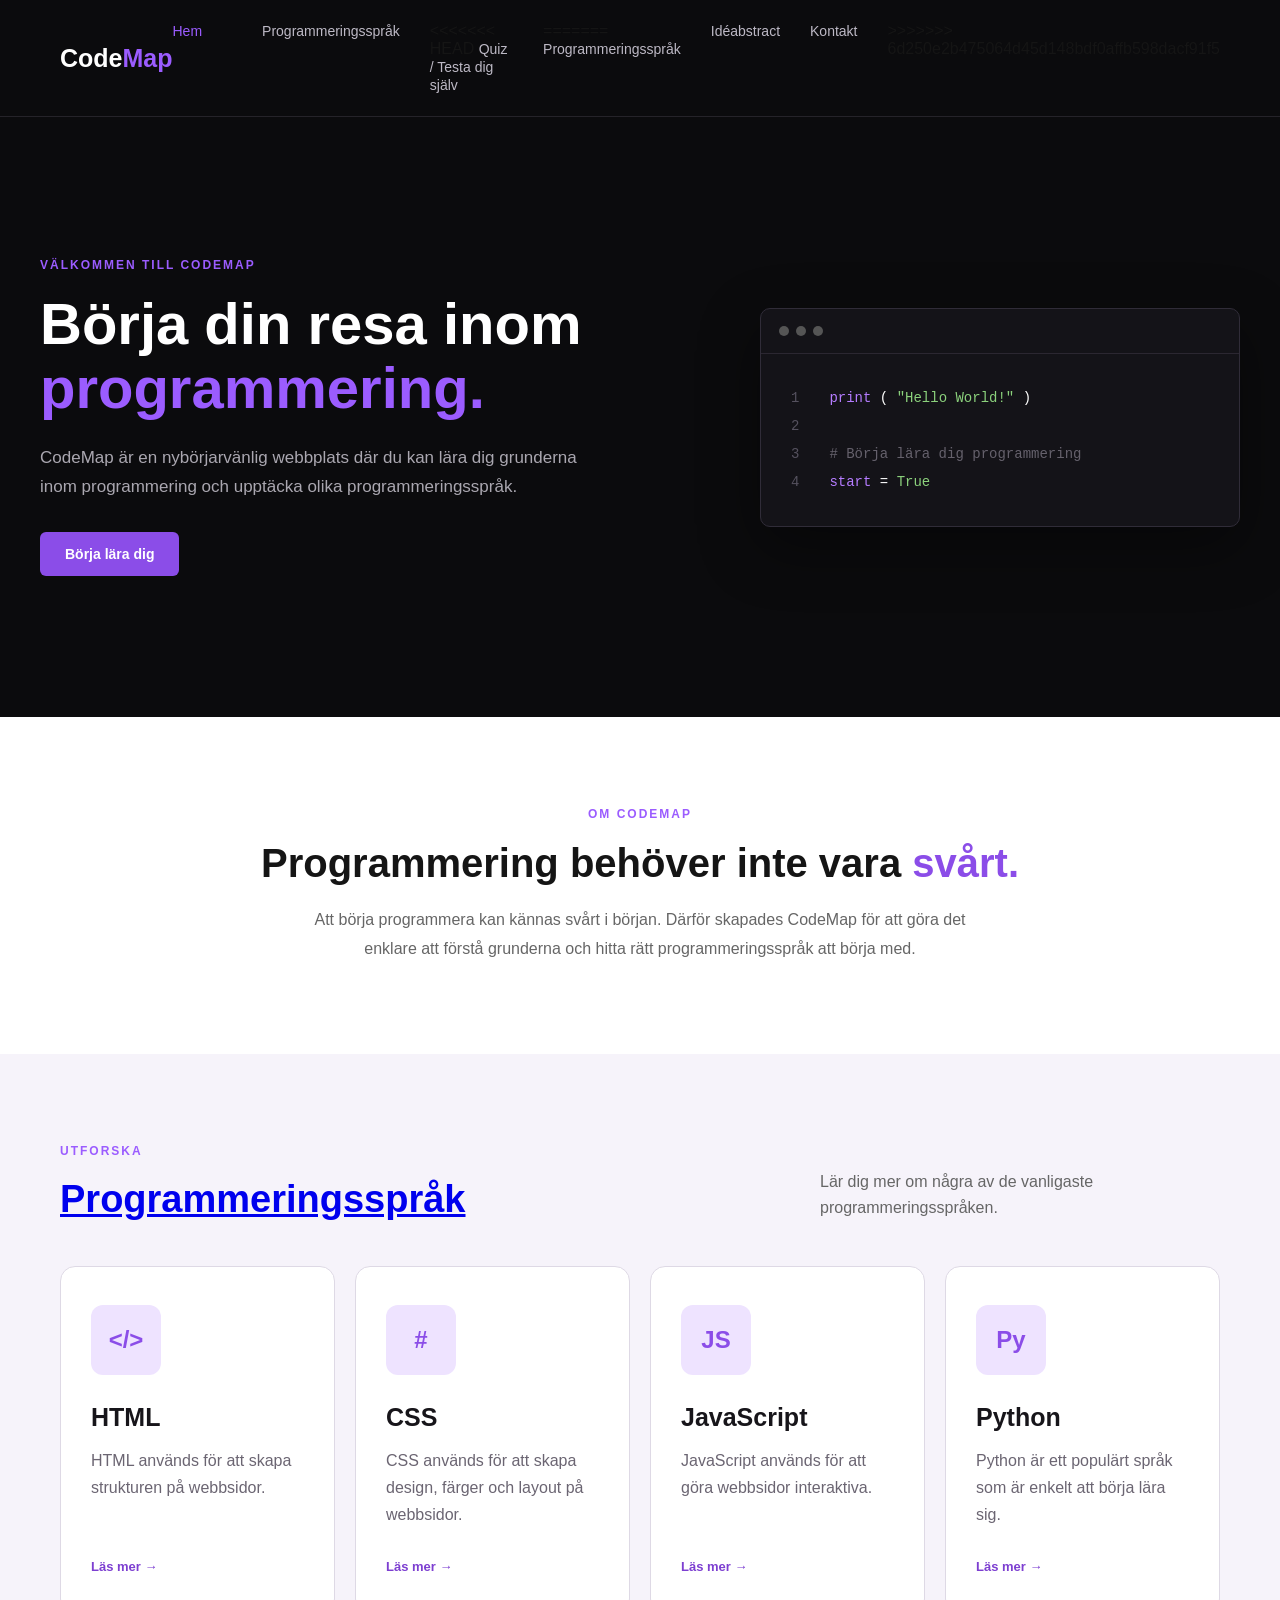
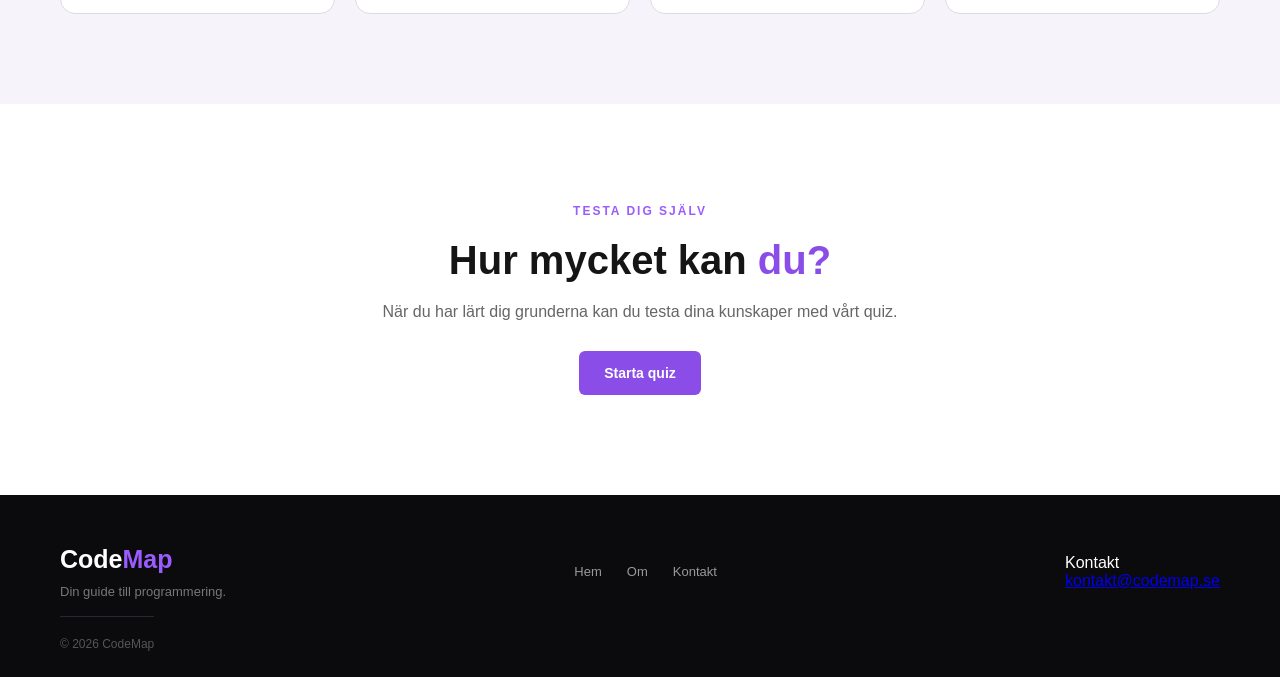
==== index.html @ af4e93d1 "Uppdatera innehållet" ====
<!DOCTYPE html>
<html lang="sv">

<head>
    <meta charset="UTF-8">

    <meta name="viewport" content="width=device-width, initial-scale=1.0">

    <title>CodeMap</title> 

    <!-- Kopplar HTML till CSS -->
    <link rel="stylesheet" href="style.css">
</head>
<link rel="stylesheet" href="style.css"

<body> 

    <!-- =========================
         MENY
    ========================== -->

    <header>

        <nav>

            <div class="logo">
                Code<span>Map</span>
            </div>

            <ul class="menu">

                <li>
                    <a href="#" class="active">Hem</a>
                </li>

                <li>
                    
                

                <li>
                    <a href="programmeringssprak.html">Programmeringsspråk</a>
                </li>

                <li>
<<<<<<< HEAD
                    <a href="quiz.html">Quiz / Testa dig själv</a>
                </li>

                <li>
                  
=======
                    <a href="programmeringssprak.html">Programmeringsspråk</a>
                </li>

                <li>
                     <a href="ideabstract.html">Idéabstract</a>
                </li>

                <li>
                    <a href="#">Kontakt</a>
                </li>
>>>>>>> 6d250e2b475064d45d148bdf0affb598dacf91f5

            </ul>

        </nav>

    </header>


    <!-- =========================
         FRAMSIDA
    ========================== -->

    <main>

        <section class="hero">

            <div class="hero-text">

                <p class="small-title">
                    VÄLKOMMEN TILL CODEMAP
                </p>

                <h1>
                    Börja din resa inom
                    <span>programmering.</span>
                </h1>

                <p class="description">
                    CodeMap är en nybörjarvänlig webbplats
                    där du kan lära dig grunderna inom
                    programmering och upptäcka olika
                    programmeringsspråk.
                </p>

                <a href="#" class="button">
                    Börja lära dig
                  </a>

            </div>


            <div class="code-box">

                <div class="code-header">

                    <span></span>
                    <span></span>
                    <span></span>

                </div>

                <div class="code">

                    <p>
                        <span class="number">1</span>
                        <span class="purple">print</span>
                        <span>(</span>
                        <span class="green">"Hello World!"</span>
                        <span>)</span>
                    </p>

                    <p>
                        <span class="number">2</span>
                    </p>

                    <p>
                        <span class="number">3</span>
                        <span class="comment">
                            # Börja lära dig programmering
                        </span>
                    </p>

                    <p>
                        <span class="number">4</span>
                        <span class="purple">start</span>
                        <span> = </span>
                        <span class="green">True</span>
                    </p>

                </div>

            </div>

        </section>


        <!-- =========================
             OM CODEMAP
        ========================== -->

        <section class="about">

            <p class="small-title">
                OM CODEMAP
            </p>

            <h2>
                Programmering behöver inte
                vara <span>svårt.</span>
            </h2>

            <p class="about-text">
                Att börja programmera kan kännas svårt i början.
                Därför skapades CodeMap för att göra det enklare
                att förstå grunderna och hitta rätt programmeringsspråk
                att börja med.
            </p> 

        </section>


        <!-- =========================
             PROGRAMMERINGSSPRÅK
        ========================== -->

        <section class="languages">

            <div class="section-title">

                <div>

                    <p class="small-title">
                        UTFORSKA
                    </p>

                    <h2>
                    <a href="programmeringssprak.html">Programmeringsspråk</a>
                    </h2>

                </div>

                <p>
                    Lär dig mer om några av de vanligaste
                    programmeringsspråken.
                </p>

            </div>


            <div class="language-container">


                <!-- HTML -->

                <div class="language-card">

                    <div class="language-icon">
                        &lt;/&gt;
                    </div>

                    <h3>HTML</h3>

                    <p>
                        HTML används för att skapa
                        strukturen på webbsidor.
                    </p>

                    <a href="#">
                        Läs mer →
                    </a>

                </div>


                <!-- CSS -->

                <div class="language-card">

                    <div class="language-icon">
                        #
                    </div>

                    <h3>CSS</h3>

                    <p>
                        CSS används för att skapa design,
                        färger och layout på webbsidor.
                    </p>

                    <a href="#">
                        Läs mer →
                    </a>

                </div>


                <!-- JAVASCRIPT -->

                <div class="language-card">

                    <div class="language-icon">
                        JS
                    </div>

                    <h3>JavaScript</h3>

                    <p>
                        JavaScript används för att göra
                        webbsidor interaktiva.
                    </p>

                    <a href="#">
                        Läs mer →
                    </a>

                </div>


                <!-- PYTHON -->

                <div class="language-card">

                    <div class="language-icon">
                        Py
                    </div>

                    <h3>Python</h3>

                    <p>
                        Python är ett populärt språk som
                        är enkelt att börja lära sig.
                    </p>

                    <a href="#">
                        Läs mer →
                    </a>

                </div> 


            </div>

        </section>


        <!-- =========================
             QUIZ
        ========================== -->

        <section class="quiz">

            <div>

                <p class="small-title">
                    TESTA DIG SJÄLV
                </p>

                <h2>
                    Hur mycket kan
                    <span>du?</span>
                </h2>

                <p>
                    När du har lärt dig grunderna kan du
                    testa dina kunskaper med vårt quiz.
                </p>

                <a href="#" class="button">
                    Starta quiz
                </a>

            </div>

        </section>

    </main>


    <!-- =========================
         FOOTER
    ========================== -->

    <footer>

        <div class="footer-content">

            <div>

                <div class="logo">
                    Code<span>Map</span>
                </div>

                <p>
                    Din guide till programmering.
                </p>

            </div>


            <div class="footer-links">

                <a href="#">Hem</a>
                <a href="#">Om</a>
                <a href="#">Kontakt</a>

            </div>
    <div class="footer-contact" id="kontakt">
    <div class="contact-title">
        Kontakt
    </div>

    <a href="mailto:kontakt@codemap.se">
        kontakt@codemap.se
    </a>
</div>


        </div>

         <a  Kontakt; 
        <div class="copyright">

            © 2026 CodeMap

        </div>

    </footer>


</body>

</html>
---- style.css ----
* {
    margin: 0;
    padding: 0;
    box-sizing: border-box;
}

body {
    font-family: Arial, Helvetica, sans-serif;

    background-color: #ffffff;

    color: #151515;
}


/* =================================
   MENY
================================= */

header {
    background-color: #0b0b0d;

    padding: 22px 60px;

    border-bottom: 1px solid #252329;
}

nav {
    max-width: 1200px;

    margin: auto;

    display: flex;

    align-items: center;

    justify-content: space-between;
}


/* LOGGA */

.logo {
    color: white;

    font-size: 25px;

    font-weight: bold;
}

.logo span {
    color: #9b5cff;
}


/* MENY-LÄNKAR */

.menu {
    list-style: none;

    display: flex;

    gap: 30px;
}

.menu a {
    color: #bdb9c5;

    text-decoration: none;

    font-size: 14px;

    transition: 0.2s;
}

.menu a:hover {
    color: white;
}

.menu a.active {
    color: #9b5cff;
}


/* =================================
   HERO / FRAMSIDA
================================= */

.hero {
    background-color: #0b0b0d;

    color: white;

    min-height: 600px;

    padding: 100px 60px;

    display: flex;

    align-items: center;

    justify-content: space-between;

    gap: 80px;
}

.hero-text {
    max-width: 600px;

    margin-left: calc((100% - 1200px) / 2);
}


/* LITEN RUBRIK */

.small-title {
    color: #9b5cff;

    font-size: 12px;

    font-weight: bold;

    letter-spacing: 2px;

    margin-bottom: 20px;
}


/* HUVUDRUBRIK */

.hero h1 {
    font-size: 58px;

    line-height: 1.1;

    margin-bottom: 25px;
}

.hero h1 span {
    color: #9b5cff;
}


/* BESKRIVNING */

.description {
    color: #aaa7b0;

    font-size: 17px;

    line-height: 1.7;

    max-width: 550px;

    margin-bottom: 30px;
}


/* KNAPP */

.button {
    display: inline-block;

    background-color: #8b4de8;

    color: white;

    text-decoration: none;

    padding: 14px 25px;

    border-radius: 6px;

    font-weight: bold;

    font-size: 14px;

    transition: 0.2s;
}

.button:hover {
    background-color: #7137c5;
}


/* =================================
   CODE-RUTA
================================= */

.code-box {
    width: 480px;

    background-color: #141318;

    border: 1px solid #302c38;

    border-radius: 10px;

    margin-right: calc((100% - 1200px) / 2);

    box-shadow: 0 20px 60px rgba(0, 0, 0, 0.4);
}


/* ÖVRE DELEN AV KODRUTAN */

.code-header {
    height: 45px;

    border-bottom: 1px solid #2b2731;

    display: flex;

    align-items: center;

    gap: 7px;

    padding-left: 18px;
}

.code-header span {
    width: 10px;

    height: 10px;

    border-radius: 50%;

    background-color: #555;
}


/* KOD */

.code {
    padding: 30px;

    font-family: "Courier New", monospace;

    font-size: 14px;

    line-height: 2;
}

.code p {
    color: white;
}

.number {
    color: #55515e;

    display: inline-block;

    width: 30px;
}

.purple {
    color: #b57cff;
}

.green {
    color: #8bd17c;
}

.comment {
    color: #65616c;
}


/* =================================
   OM CODEMAP
================================= */

.about {
    text-align: center;

    padding: 90px 30px;
}

.about h2 {
    font-size: 40px;

    margin-bottom: 20px;
}

.about h2 span {
    color: #8b4de8;
}

.about-text {
    max-width: 700px;

    margin: auto;

    color: #666;

    line-height: 1.8;

    font-size: 16px;
}
.abstract-hero {
    padding: 110px 24px 100px;
    text-align: center;
    background: linear-gradient(
        135deg,
        #ffffff,
        #f8f4ff
    );
}

.abstract-hero .section-content {
    max-width: 850px;
}

.abstract-hero h1 {
    margin: 20px 0;
    color: #17121f;
    font-size: clamp(2.5rem, 6vw, 5rem);
    line-height: 1.05;
    letter-spacing: -2px;
}

.abstract-hero p:not(.section-subtitle) {
    max-width: 680px;
    margin: 0 auto;
    color: #66616f;
    font-size: 1.1rem;
    line-height: 1.8;
}

.abstract-overview {
    padding: 100px 24px;
    background-color: #ffffff;
}

.abstract-overview h2 {
    margin: 18px 0 25px;
    color: #17121f;
    font-size: clamp(2rem, 4vw, 3rem);
}

.abstract-intro {
    max-width: 750px;
    margin-bottom: 45px;
    color: #66616f;
    line-height: 1.8;
}

.abstract-page-grid {
    display: grid;
    grid-template-columns: repeat(2, 1fr);
    gap: 25px;
}

.abstract-page-card {
    display: block;
    padding: 35px;
    border: 1px solid #e9e3f3;
    border-radius: 24px;
    background-color: #ffffff;
    color: inherit;
    text-decoration: none;
    box-shadow: 0 10px 35px rgba(40, 20, 70, 0.04);
    transition: transform 0.25s ease,
                box-shadow 0.25s ease;
}

.abstract-page-card:hover {
    transform: translateY(-6px);
    box-shadow: 0 15px 40px rgba(40, 20, 70, 0.1);
}

.abstract-page-card span {
    display: block;
    margin-bottom: 25px;
    color: #8b5cf6;
    font-size: 0.9rem;
    font-weight: bold;
}

.abstract-page-card h3 {
    margin-bottom: 15px;
    color: #17121f;
    font-size: 1.6rem;
}

.abstract-page-card p {
    min-height: 85px;
    margin-bottom: 25px;
    color: #66616f;
    line-height: 1.8;
}

.abstract-page-card strong {
    color: #8b5cf6;
}

.abstract-summary {
    padding: 100px 24px;
    text-align: center;
    background: linear-gradient(
        135deg,
        #f8f4ff,
        #ffffff
    );
}

.abstract-summary .section-content {
    max-width: 850px;
}

.abstract-summary h2 {
    margin: 18px 0;
    color: #17121f;
    font-size: clamp(2rem, 4vw, 3rem);
}

.abstract-summary p:not(.section-subtitle) {
    max-width: 700px;
    margin: 0 auto 30px;
    color: #66616f;
    line-height: 1.8;
}


/* =================================
   PROGRAMMERINGSSPRÅK
================================= */

.languages {
    background-color: #f6f3fa;

    padding: 90px 60px;
}


/* RUBRIK */

.section-title {
    max-width: 1200px;

    margin: auto;

    display: flex;

    justify-content: space-between;

    align-items: end;

    margin-bottom: 45px;
}

.section-title h2 {
    font-size: 38px;
}

.section-title > p {
    color: #666;

    max-width: 400px;

    line-height: 1.6;
}


/* KORT */

.language-container {
    max-width: 1200px;

    margin: auto;

    display: grid;

    grid-template-columns: repeat(4, 1fr);

    gap: 20px;
}

.language-card {
    background-color: white;

    border: 1px solid #ddd;

    border-radius: 10px;

    padding: 30px;

    transition: 0.2s;
}

.language-card:hover {
    transform: translateY(-5px);

    border-color: #a97bea;

    box-shadow: 0 10px 30px rgba(80, 40, 120, 0.1);
}


/* IKON */

.language-icon {
    width: 48px;

    height: 48px;

    background-color: #eee5fb;

    color: #7d3fd1;

    border-radius: 8px;

    display: flex;

    align-items: center;

    justify-content: center;

    font-weight: bold;

    margin-bottom: 25px;
}


/* KORT RUBRIK */

.language-card h3 {
    font-size: 22px;

    margin-bottom: 12px;
}


/* KORT TEXT */

.language-card p {
    color: #666;

    font-size: 14px;

    line-height: 1.7;

    min-height: 95px;

    margin-bottom: 20px;
}


/* LÄS MER */

.language-card a {
    color: #7d3fd1;

    text-decoration: none;

    font-size: 13px;

    font-weight: bold;
}


/* =================================
   QUIZ
================================= */

.quiz {
    padding: 100px 30px;

    text-align: center;

    background-color: white;
}

.quiz h2 {
    font-size: 40px;

    margin-bottom: 20px;
}

.quiz h2 span {
    color: #8b4de8;
}

.quiz p:not(.small-title) {
    color: #666;

    margin-bottom: 30px;
}


/* =================================
   FOOTER
================================= */

footer {
    background-color: #0b0b0d;

    color: white;

    padding: 50px 60px 25px;
}

.footer-content {
    max-width: 1200px;

    margin: auto;

    display: flex;

    justify-content: space-between;

    align-items: center;

    padding-bottom: 35px;
}

.footer-content p {
    color: #777;

    font-size: 13px;

    margin-top: 10px;
}

.footer-links {
    display: flex;

    gap: 25px;
}

.footer-links a {
    color: #999;

    text-decoration: none;

    font-size: 13px;
}

.footer-links a:hover {
    color: #9b5cff;
}

.copyright {
    max-width: 1200px;

    margin: auto;

    border-top: 1px solid #29262e;

    padding-top: 20px;

    color: #555;

    font-size: 12px;
}

/* ========================================
   PROGRAMMERINGSSPRÅK - INTRO
======================================== */

.languages-intro {
    background: #ffffff;
    text-align: center;
    padding: 100px 30px 110px;
}

.languages-intro h1 {
    max-width: 1000px;
    margin: 35px auto 25px;
    font-size: 58px;
    line-height: 1.1;
    color: #17151a;
}

.languages-intro h1 span {
    color: #9b5cff;
}

.intro-text {
    max-width: 850px;
    margin: 0 auto;
    font-size: 21px;
    line-height: 1.8;
    color: #66616d;
}


/* ========================================
   ÖVERSIKT
======================================== */

.language-overview {
    background: #f6f3fa;
    padding: 100px 3.5% 110px;
}

.overview-heading {
    display: flex;
    justify-content: space-between;
    align-items: end;
    gap: 60px;
    margin-bottom: 55px;
}

.overview-heading h2 {
    margin-top: 30px;
    font-size: 48px;
    color: #17151a;
}

.overview-heading > p {
    max-width: 450px;
    font-size: 20px;
    line-height: 1.8;
    color: #66616d;
}


/* ========================================
   SPRÅK-KORT
======================================== */

.language-grid {
    display: grid;
    grid-template-columns: repeat(4, 1fr);
    gap: 30px;
}

.language-card {
    background: #ffffff;
    border: 1px solid #ded9e5;
    border-radius: 15px;
    padding: 38px 30px;
    transition: transform 0.3s ease,
                box-shadow 0.3s ease;
}

.language-card:hover {
    transform: translateY(-8px);
    box-shadow: 0 15px 35px rgba(50, 25, 80, 0.10);
}

.language-icon {
    display: flex;
    justify-content: center;
    align-items: center;

    width: 70px;
    height: 70px;
    margin-bottom: 28px;

    border-radius: 12px;
    background: #eee3ff;

    color: #8b4de8;
    font-size: 24px;
    font-weight: bold;
}

.language-card h3 {
    margin-bottom: 15px;
    font-size: 25px;
    color: #17151a;
}

.language-card p {
    min-height: 90px;
    font-size: 16px;
    line-height: 1.7;
    color: #6b6572;
}

.language-link {
    display: inline-block;
    margin-top: 20px;

    color: #8b4de8;
    font-weight: bold;
    text-decoration: none;
}

.language-link:hover {
    color: #6e2fc5;
}


/* ========================================
   DETALJER OM SPRÅKEN
======================================== */

.language-details {
    background: #ffffff;
    padding: 100px 6%;
}

.language-detail {
    display: grid;
    grid-template-columns: 1fr 1fr;
    align-items: center;
    gap: 100px;

    max-width: 1300px;
    margin: 0 auto;
    padding: 90px 0;

    border-bottom: 1px solid #e8e3ee;
}

.language-detail:last-child {
    border-bottom: none;
}

.language-detail.reverse .detail-text {
    order: 2;
}

.language-detail.reverse .detail-code {
    order: 1;
}

.detail-text h2 {
    margin: 25px 0;
    font-size: 43px;
    line-height: 1.15;
    color: #17151a;
}

.detail-text p:not(.small-title) {
    font-size: 18px;
    line-height: 1.8;
    color: #66616d;
}

.detail-text h3 {
    margin-top: 30px;
    margin-bottom: 15px;
    color: #17151a;
}

.detail-text ul {
    padding-left: 22px;
    color: #66616d;
    line-height: 2;
}


/* ========================================
   KODRUTOR
======================================== */

.detail-code {
    overflow: hidden;

    background: #141318;
    border: 1px solid #38313f;
    border-radius: 15px;

    box-shadow: 0 20px 50px rgba(20, 15, 30, 0.12);
}

.detail-code .code-header {
    display: flex;
    gap: 10px;
    align-items: center;

    padding: 20px 25px;
    border-bottom: 1px solid #38313f;
}

.detail-code .code-header span {
    width: 14px;
    height: 14px;
    border-radius: 50%;
    background: #5d5962;
}

.detail-code pre {
    overflow-x: auto;
    padding: 35px;

    color: #d8c9e8;
    font-size: 16px;
    line-height: 1.8;
}

.detail-code code {
    font-family: "Courier New", monospace;
}


/* ========================================
   AVSLUTNING
======================================== */

.languages-ending {
    padding: 100px 30px;
    text-align: center;
    background: #f6f3fa;
}

.languages-ending h2 {
    margin: 25px auto;
    font-size: 45px;
    color: #17151a;
}

.languages-ending p:not(.small-title) {
    max-width: 600px;
    margin: 0 auto 30px;

    font-size: 19px;
    line-height: 1.7;
    color: #66616d;
}


/* ========================================
   RESPONSIV DESIGN
======================================== */

@media (max-width: 1100px) {

    .language-grid {
        grid-template-columns: repeat(2, 1fr);
    }

    .overview-heading {
        align-items: start;
        flex-direction: column;
        gap: 10px;
    }

    .language-detail {
        gap: 50px;
    }

    .languages-intro h1 {
        font-size: 48px;
    }

}


@media (max-width: 750px) {

    .languages-intro {
        padding: 70px 25px;
    }

    .languages-intro h1 {
        font-size: 38px;
    }

    .intro-text {
        font-size: 17px;
    }

    .language-overview {
        padding: 70px 25px;
    }

    .overview-heading h2 {
        font-size: 36px;
    }

    .language-grid {
        grid-template-columns: 1fr;
    }

    .language-details {
        padding: 50px 25px;
    }

    .language-detail {
        grid-template-columns: 1fr;
        gap: 35px;
        padding: 60px 0;
    }

    .language-detail.reverse .detail-text,
    .language-detail.reverse .detail-code {
        order: initial;
    }

    .detail-text h2 {
        font-size: 34px;
    }

    .languages-ending h2 {
        font-size: 34px;
    }

}
/* Responsiv design */
@media (max-width: 700px) {

    .abstract-hero,
    .abstract-overview,
    .abstract-summary {
        padding: 70px 20px;
    }

    .abstract-page-grid {
        grid-template-columns: 1fr;
    }

    .abstract-page-card {
        padding: 28px;
    }

    .abstract-page-card p {
        min-height: auto;
    }

}

.abstract-overview {
    padding: 100px 24px;
    background-color: #ffffff;
    text-align: center;
}

.abstract-overview .section-content {
    max-width: 850px;
    margin: 0 auto;
    text-align: center;
}

.abstract-overview p {
    max-width: 850px;
    margin-left: auto;
    margin-right: auto;
}
/* Centrera hela idéabstract-sidan */

.abstract-hero,
.abstract-overview,
.abstract-summary {
    text-align: center;
}

/* Centrera innehållets bredd */
.abstract-hero .section-content,
.abstract-overview .section-content,
.abstract-summary .section-content {
    max-width: 850px;
    margin: 0 auto;
}

/* Centrera korten på sidan */
.abstract-page-grid {
    max-width: 1100px;
    margin: 0 auto;
}

/* Centrera texten i korten */
.abstract-page-card {
    text-align: center;
}

/* Centrera knappar */
.abstract-overview .button,
.abstract-summary .button {
    display: block;
    width: fit-content;
    margin: 30px auto 0;
}


/* ========================================
   IMPACT
======================================== */

.impact {
    max-width: 900px;
    margin: 80px auto;
    padding: 45px 50px;
    background-color: #f8f4ff;
    border: 1px solid #e9e3f3;
    border-radius: 24px;
    box-shadow: 0 10px 35px rgba(40, 20, 70, 0.06);
}

.impact h1 {
    font-size: 48px;
    margin-bottom: 25px;
    color: #17151a;
}

.impact p {
    font-size: 18px;
    line-height: 1.8;
    color: #66616d;
}


/* ========================================
   HYPOTES
======================================== */

.hypotes {
    max-width: 900px;
    margin: 80px auto;
    padding: 45px 50px;
    background-color: #f8f4ff;
    border: 1px solid #e9e3f3;
    border-radius: 24px;
    box-shadow: 0 10px 35px rgba(40, 20, 70, 0.06);
}

.hypotes h1 {
    font-size: 48px;
    margin-bottom: 25px;
    color: #17151a;
}

.hypotes p {
    font-size: 18px;
    line-height: 1.8;
    color: #66616d;
}
---- style.css ----
* {
    margin: 0;
    padding: 0;
    box-sizing: border-box;
}

body {
    font-family: Arial, Helvetica, sans-serif;

    background-color: #ffffff;

    color: #151515;
}


/* =================================
   MENY
================================= */

header {
    background-color: #0b0b0d;

    padding: 22px 60px;

    border-bottom: 1px solid #252329;
}

nav {
    max-width: 1200px;

    margin: auto;

    display: flex;

    align-items: center;

    justify-content: space-between;
}


/* LOGGA */

.logo {
    color: white;

    font-size: 25px;

    font-weight: bold;
}

.logo span {
    color: #9b5cff;
}


/* MENY-LÄNKAR */

.menu {
    list-style: none;

    display: flex;

    gap: 30px;
}

.menu a {
    color: #bdb9c5;

    text-decoration: none;

    font-size: 14px;

    transition: 0.2s;
}

.menu a:hover {
    color: white;
}

.menu a.active {
    color: #9b5cff;
}


/* =================================
   HERO / FRAMSIDA
================================= */

.hero {
    background-color: #0b0b0d;

    color: white;

    min-height: 600px;

    padding: 100px 60px;

    display: flex;

    align-items: center;

    justify-content: space-between;

    gap: 80px;
}

.hero-text {
    max-width: 600px;

    margin-left: calc((100% - 1200px) / 2);
}


/* LITEN RUBRIK */

.small-title {
    color: #9b5cff;

    font-size: 12px;

    font-weight: bold;

    letter-spacing: 2px;

    margin-bottom: 20px;
}


/* HUVUDRUBRIK */

.hero h1 {
    font-size: 58px;

    line-height: 1.1;

    margin-bottom: 25px;
}

.hero h1 span {
    color: #9b5cff;
}


/* BESKRIVNING */

.description {
    color: #aaa7b0;

    font-size: 17px;

    line-height: 1.7;

    max-width: 550px;

    margin-bottom: 30px;
}


/* KNAPP */

.button {
    display: inline-block;

    background-color: #8b4de8;

    color: white;

    text-decoration: none;

    padding: 14px 25px;

    border-radius: 6px;

    font-weight: bold;

    font-size: 14px;

    transition: 0.2s;
}

.button:hover {
    background-color: #7137c5;
}


/* =================================
   CODE-RUTA
================================= */

.code-box {
    width: 480px;

    background-color: #141318;

    border: 1px solid #302c38;

    border-radius: 10px;

    margin-right: calc((100% - 1200px) / 2);

    box-shadow: 0 20px 60px rgba(0, 0, 0, 0.4);
}


/* ÖVRE DELEN AV KODRUTAN */

.code-header {
    height: 45px;

    border-bottom: 1px solid #2b2731;

    display: flex;

    align-items: center;

    gap: 7px;

    padding-left: 18px;
}

.code-header span {
    width: 10px;

    height: 10px;

    border-radius: 50%;

    background-color: #555;
}


/* KOD */

.code {
    padding: 30px;

    font-family: "Courier New", monospace;

    font-size: 14px;

    line-height: 2;
}

.code p {
    color: white;
}

.number {
    color: #55515e;

    display: inline-block;

    width: 30px;
}

.purple {
    color: #b57cff;
}

.green {
    color: #8bd17c;
}

.comment {
    color: #65616c;
}


/* =================================
   OM CODEMAP
================================= */

.about {
    text-align: center;

    padding: 90px 30px;
}

.about h2 {
    font-size: 40px;

    margin-bottom: 20px;
}

.about h2 span {
    color: #8b4de8;
}

.about-text {
    max-width: 700px;

    margin: auto;

    color: #666;

    line-height: 1.8;

    font-size: 16px;
}
.abstract-hero {
    padding: 110px 24px 100px;
    text-align: center;
    background: linear-gradient(
        135deg,
        #ffffff,
        #f8f4ff
    );
}

.abstract-hero .section-content {
    max-width: 850px;
}

.abstract-hero h1 {
    margin: 20px 0;
    color: #17121f;
    font-size: clamp(2.5rem, 6vw, 5rem);
    line-height: 1.05;
    letter-spacing: -2px;
}

.abstract-hero p:not(.section-subtitle) {
    max-width: 680px;
    margin: 0 auto;
    color: #66616f;
    font-size: 1.1rem;
    line-height: 1.8;
}

.abstract-overview {
    padding: 100px 24px;
    background-color: #ffffff;
}

.abstract-overview h2 {
    margin: 18px 0 25px;
    color: #17121f;
    font-size: clamp(2rem, 4vw, 3rem);
}

.abstract-intro {
    max-width: 750px;
    margin-bottom: 45px;
    color: #66616f;
    line-height: 1.8;
}

.abstract-page-grid {
    display: grid;
    grid-template-columns: repeat(2, 1fr);
    gap: 25px;
}

.abstract-page-card {
    display: block;
    padding: 35px;
    border: 1px solid #e9e3f3;
    border-radius: 24px;
    background-color: #ffffff;
    color: inherit;
    text-decoration: none;
    box-shadow: 0 10px 35px rgba(40, 20, 70, 0.04);
    transition: transform 0.25s ease,
                box-shadow 0.25s ease;
}

.abstract-page-card:hover {
    transform: translateY(-6px);
    box-shadow: 0 15px 40px rgba(40, 20, 70, 0.1);
}

.abstract-page-card span {
    display: block;
    margin-bottom: 25px;
    color: #8b5cf6;
    font-size: 0.9rem;
    font-weight: bold;
}

.abstract-page-card h3 {
    margin-bottom: 15px;
    color: #17121f;
    font-size: 1.6rem;
}

.abstract-page-card p {
    min-height: 85px;
    margin-bottom: 25px;
    color: #66616f;
    line-height: 1.8;
}

.abstract-page-card strong {
    color: #8b5cf6;
}

.abstract-summary {
    padding: 100px 24px;
    text-align: center;
    background: linear-gradient(
        135deg,
        #f8f4ff,
        #ffffff
    );
}

.abstract-summary .section-content {
    max-width: 850px;
}

.abstract-summary h2 {
    margin: 18px 0;
    color: #17121f;
    font-size: clamp(2rem, 4vw, 3rem);
}

.abstract-summary p:not(.section-subtitle) {
    max-width: 700px;
    margin: 0 auto 30px;
    color: #66616f;
    line-height: 1.8;
}


/* =================================
   PROGRAMMERINGSSPRÅK
================================= */

.languages {
    background-color: #f6f3fa;

    padding: 90px 60px;
}


/* RUBRIK */

.section-title {
    max-width: 1200px;

    margin: auto;

    display: flex;

    justify-content: space-between;

    align-items: end;

    margin-bottom: 45px;
}

.section-title h2 {
    font-size: 38px;
}

.section-title > p {
    color: #666;

    max-width: 400px;

    line-height: 1.6;
}


/* KORT */

.language-container {
    max-width: 1200px;

    margin: auto;

    display: grid;

    grid-template-columns: repeat(4, 1fr);

    gap: 20px;
}

.language-card {
    background-color: white;

    border: 1px solid #ddd;

    border-radius: 10px;

    padding: 30px;

    transition: 0.2s;
}

.language-card:hover {
    transform: translateY(-5px);

    border-color: #a97bea;

    box-shadow: 0 10px 30px rgba(80, 40, 120, 0.1);
}


/* IKON */

.language-icon {
    width: 48px;

    height: 48px;

    background-color: #eee5fb;

    color: #7d3fd1;

    border-radius: 8px;

    display: flex;

    align-items: center;

    justify-content: center;

    font-weight: bold;

    margin-bottom: 25px;
}


/* KORT RUBRIK */

.language-card h3 {
    font-size: 22px;

    margin-bottom: 12px;
}


/* KORT TEXT */

.language-card p {
    color: #666;

    font-size: 14px;

    line-height: 1.7;

    min-height: 95px;

    margin-bottom: 20px;
}


/* LÄS MER */

.language-card a {
    color: #7d3fd1;

    text-decoration: none;

    font-size: 13px;

    font-weight: bold;
}


/* =================================
   QUIZ
================================= */

.quiz {
    padding: 100px 30px;

    text-align: center;

    background-color: white;
}

.quiz h2 {
    font-size: 40px;

    margin-bottom: 20px;
}

.quiz h2 span {
    color: #8b4de8;
}

.quiz p:not(.small-title) {
    color: #666;

    margin-bottom: 30px;
}


/* =================================
   FOOTER
================================= */

footer {
    background-color: #0b0b0d;

    color: white;

    padding: 50px 60px 25px;
}

.footer-content {
    max-width: 1200px;

    margin: auto;

    display: flex;

    justify-content: space-between;

    align-items: center;

    padding-bottom: 35px;
}

.footer-content p {
    color: #777;

    font-size: 13px;

    margin-top: 10px;
}

.footer-links {
    display: flex;

    gap: 25px;
}

.footer-links a {
    color: #999;

    text-decoration: none;

    font-size: 13px;
}

.footer-links a:hover {
    color: #9b5cff;
}

.copyright {
    max-width: 1200px;

    margin: auto;

    border-top: 1px solid #29262e;

    padding-top: 20px;

    color: #555;

    font-size: 12px;
}

/* ========================================
   PROGRAMMERINGSSPRÅK - INTRO
======================================== */

.languages-intro {
    background: #ffffff;
    text-align: center;
    padding: 100px 30px 110px;
}

.languages-intro h1 {
    max-width: 1000px;
    margin: 35px auto 25px;
    font-size: 58px;
    line-height: 1.1;
    color: #17151a;
}

.languages-intro h1 span {
    color: #9b5cff;
}

.intro-text {
    max-width: 850px;
    margin: 0 auto;
    font-size: 21px;
    line-height: 1.8;
    color: #66616d;
}


/* ========================================
   ÖVERSIKT
======================================== */

.language-overview {
    background: #f6f3fa;
    padding: 100px 3.5% 110px;
}

.overview-heading {
    display: flex;
    justify-content: space-between;
    align-items: end;
    gap: 60px;
    margin-bottom: 55px;
}

.overview-heading h2 {
    margin-top: 30px;
    font-size: 48px;
    color: #17151a;
}

.overview-heading > p {
    max-width: 450px;
    font-size: 20px;
    line-height: 1.8;
    color: #66616d;
}


/* ========================================
   SPRÅK-KORT
======================================== */

.language-grid {
    display: grid;
    grid-template-columns: repeat(4, 1fr);
    gap: 30px;
}

.language-card {
    background: #ffffff;
    border: 1px solid #ded9e5;
    border-radius: 15px;
    padding: 38px 30px;
    transition: transform 0.3s ease,
                box-shadow 0.3s ease;
}

.language-card:hover {
    transform: translateY(-8px);
    box-shadow: 0 15px 35px rgba(50, 25, 80, 0.10);
}

.language-icon {
    display: flex;
    justify-content: center;
    align-items: center;

    width: 70px;
    height: 70px;
    margin-bottom: 28px;

    border-radius: 12px;
    background: #eee3ff;

    color: #8b4de8;
    font-size: 24px;
    font-weight: bold;
}

.language-card h3 {
    margin-bottom: 15px;
    font-size: 25px;
    color: #17151a;
}

.language-card p {
    min-height: 90px;
    font-size: 16px;
    line-height: 1.7;
    color: #6b6572;
}

.language-link {
    display: inline-block;
    margin-top: 20px;

    color: #8b4de8;
    font-weight: bold;
    text-decoration: none;
}

.language-link:hover {
    color: #6e2fc5;
}


/* ========================================
   DETALJER OM SPRÅKEN
======================================== */

.language-details {
    background: #ffffff;
    padding: 100px 6%;
}

.language-detail {
    display: grid;
    grid-template-columns: 1fr 1fr;
    align-items: center;
    gap: 100px;

    max-width: 1300px;
    margin: 0 auto;
    padding: 90px 0;

    border-bottom: 1px solid #e8e3ee;
}

.language-detail:last-child {
    border-bottom: none;
}

.language-detail.reverse .detail-text {
    order: 2;
}

.language-detail.reverse .detail-code {
    order: 1;
}

.detail-text h2 {
    margin: 25px 0;
    font-size: 43px;
    line-height: 1.15;
    color: #17151a;
}

.detail-text p:not(.small-title) {
    font-size: 18px;
    line-height: 1.8;
    color: #66616d;
}

.detail-text h3 {
    margin-top: 30px;
    margin-bottom: 15px;
    color: #17151a;
}

.detail-text ul {
    padding-left: 22px;
    color: #66616d;
    line-height: 2;
}


/* ========================================
   KODRUTOR
======================================== */

.detail-code {
    overflow: hidden;

    background: #141318;
    border: 1px solid #38313f;
    border-radius: 15px;

    box-shadow: 0 20px 50px rgba(20, 15, 30, 0.12);
}

.detail-code .code-header {
    display: flex;
    gap: 10px;
    align-items: center;

    padding: 20px 25px;
    border-bottom: 1px solid #38313f;
}

.detail-code .code-header span {
    width: 14px;
    height: 14px;
    border-radius: 50%;
    background: #5d5962;
}

.detail-code pre {
    overflow-x: auto;
    padding: 35px;

    color: #d8c9e8;
    font-size: 16px;
    line-height: 1.8;
}

.detail-code code {
    font-family: "Courier New", monospace;
}


/* ========================================
   AVSLUTNING
======================================== */

.languages-ending {
    padding: 100px 30px;
    text-align: center;
    background: #f6f3fa;
}

.languages-ending h2 {
    margin: 25px auto;
    font-size: 45px;
    color: #17151a;
}

.languages-ending p:not(.small-title) {
    max-width: 600px;
    margin: 0 auto 30px;

    font-size: 19px;
    line-height: 1.7;
    color: #66616d;
}


/* ========================================
   RESPONSIV DESIGN
======================================== */

@media (max-width: 1100px) {

    .language-grid {
        grid-template-columns: repeat(2, 1fr);
    }

    .overview-heading {
        align-items: start;
        flex-direction: column;
        gap: 10px;
    }

    .language-detail {
        gap: 50px;
    }

    .languages-intro h1 {
        font-size: 48px;
    }

}


@media (max-width: 750px) {

    .languages-intro {
        padding: 70px 25px;
    }

    .languages-intro h1 {
        font-size: 38px;
    }

    .intro-text {
        font-size: 17px;
    }

    .language-overview {
        padding: 70px 25px;
    }

    .overview-heading h2 {
        font-size: 36px;
    }

    .language-grid {
        grid-template-columns: 1fr;
    }

    .language-details {
        padding: 50px 25px;
    }

    .language-detail {
        grid-template-columns: 1fr;
        gap: 35px;
        padding: 60px 0;
    }

    .language-detail.reverse .detail-text,
    .language-detail.reverse .detail-code {
        order: initial;
    }

    .detail-text h2 {
        font-size: 34px;
    }

    .languages-ending h2 {
        font-size: 34px;
    }

}
/* Responsiv design */
@media (max-width: 700px) {

    .abstract-hero,
    .abstract-overview,
    .abstract-summary {
        padding: 70px 20px;
    }

    .abstract-page-grid {
        grid-template-columns: 1fr;
    }

    .abstract-page-card {
        padding: 28px;
    }

    .abstract-page-card p {
        min-height: auto;
    }

}

.abstract-overview {
    padding: 100px 24px;
    background-color: #ffffff;
    text-align: center;
}

.abstract-overview .section-content {
    max-width: 850px;
    margin: 0 auto;
    text-align: center;
}

.abstract-overview p {
    max-width: 850px;
    margin-left: auto;
    margin-right: auto;
}
/* Centrera hela idéabstract-sidan */

.abstract-hero,
.abstract-overview,
.abstract-summary {
    text-align: center;
}

/* Centrera innehållets bredd */
.abstract-hero .section-content,
.abstract-overview .section-content,
.abstract-summary .section-content {
    max-width: 850px;
    margin: 0 auto;
}

/* Centrera korten på sidan */
.abstract-page-grid {
    max-width: 1100px;
    margin: 0 auto;
}

/* Centrera texten i korten */
.abstract-page-card {
    text-align: center;
}

/* Centrera knappar */
.abstract-overview .button,
.abstract-summary .button {
    display: block;
    width: fit-content;
    margin: 30px auto 0;
}


/* ========================================
   IMPACT
======================================== */

.impact {
    max-width: 900px;
    margin: 80px auto;
    padding: 45px 50px;
    background-color: #f8f4ff;
    border: 1px solid #e9e3f3;
    border-radius: 24px;
    box-shadow: 0 10px 35px rgba(40, 20, 70, 0.06);
}

.impact h1 {
    font-size: 48px;
    margin-bottom: 25px;
    color: #17151a;
}

.impact p {
    font-size: 18px;
    line-height: 1.8;
    color: #66616d;
}


/* ========================================
   HYPOTES
======================================== */

.hypotes {
    max-width: 900px;
    margin: 80px auto;
    padding: 45px 50px;
    background-color: #f8f4ff;
    border: 1px solid #e9e3f3;
    border-radius: 24px;
    box-shadow: 0 10px 35px rgba(40, 20, 70, 0.06);
}

.hypotes h1 {
    font-size: 48px;
    margin-bottom: 25px;
    color: #17151a;
}

.hypotes p {
    font-size: 18px;
    line-height: 1.8;
    color: #66616d;
}
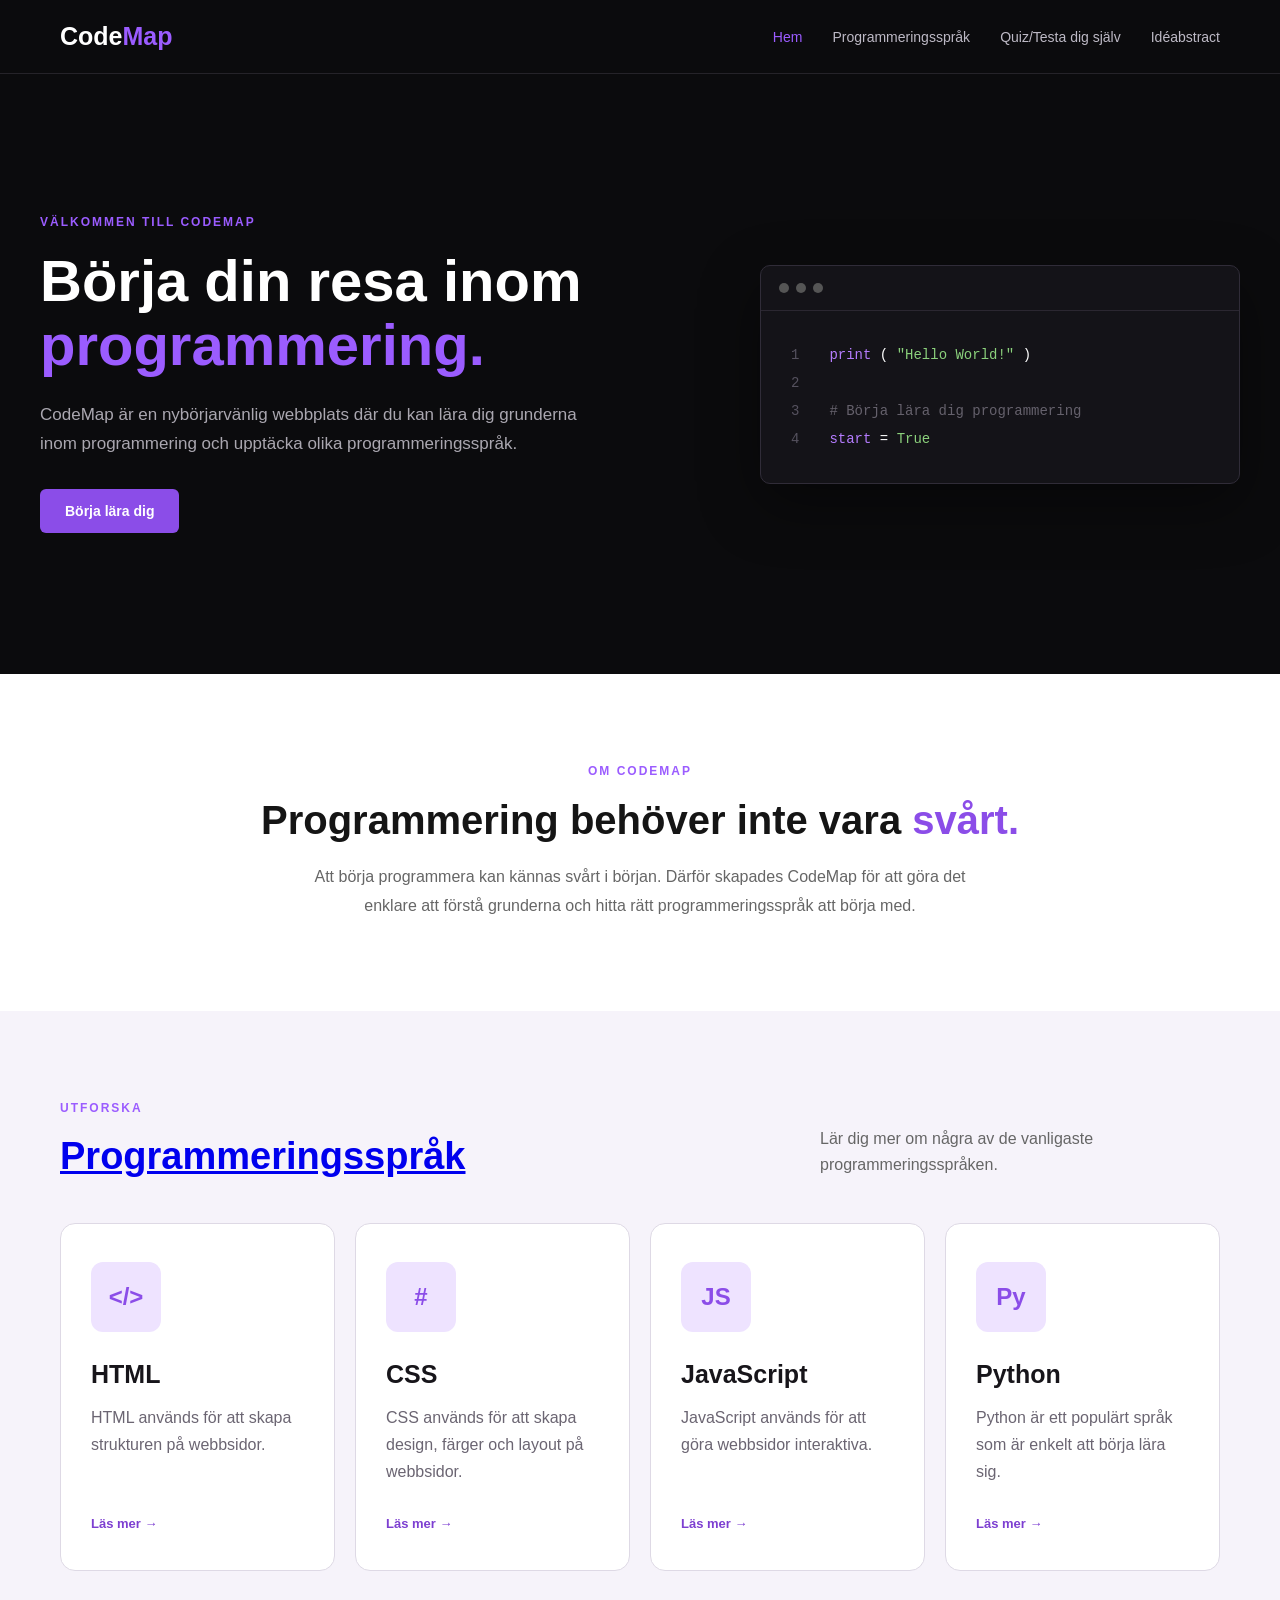
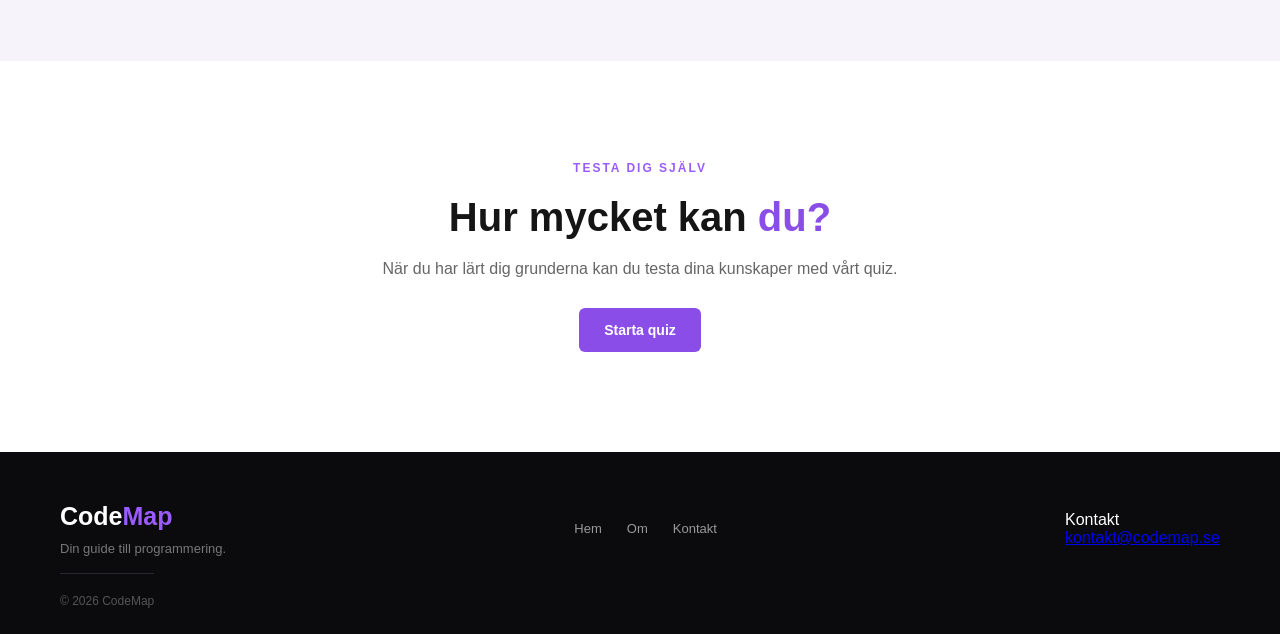
==== commit e0aa9160: "Gjorde ändringar i menyn" ====
--- a/index.html
+++ b/index.html
@@ -13,7 +13,21 @@
 </head>
 <link rel="stylesheet" href="style.css"
 
-<body> 
+<!DOCTYPE html>
+<html lang="sv">
+
+<head>
+    <meta charset="UTF-8">
+
+    <meta name="viewport" content="width=device-width, initial-scale=1.0">
+
+    <title>CodeMap</title>
+
+    <!-- Kopplar HTML till CSS -->
+    <link rel="stylesheet" href="style.css">
+</head>
+
+<body>
 
     <!-- =========================
          MENY
@@ -30,36 +44,30 @@
             <ul class="menu">
 
                 <li>
-                    <a href="#" class="active">Hem</a>
+                    <a href="index.html" class="active">
+                        Hem
+                    </a>
                 </li>
 
+                
+
                 <li>
-                    
-                
+                    <a href="programmeringssprak.html">
+                        Programmeringsspråk
+                    </a>
+                </li>
 
                 <li>
-                    <a href="programmeringssprak.html">Programmeringsspråk</a>
+                    <a href="quiz.html">
+                        Quiz/Testa dig själv
+                    </a>
                 </li>
 
                 <li>
-<<<<<<< HEAD
-                    <a href="quiz.html">Quiz / Testa dig själv</a>
+                    <a href="ideabstract.html">
+                        Idéabstract
+                    </a>
                 </li>
-
-                <li>
-                  
-=======
-                    <a href="programmeringssprak.html">Programmeringsspråk</a>
-                </li>
-
-                <li>
-                     <a href="ideabstract.html">Idéabstract</a>
-                </li>
-
-                <li>
-                    <a href="#">Kontakt</a>
-                </li>
->>>>>>> 6d250e2b475064d45d148bdf0affb598dacf91f5
 
             </ul>
 
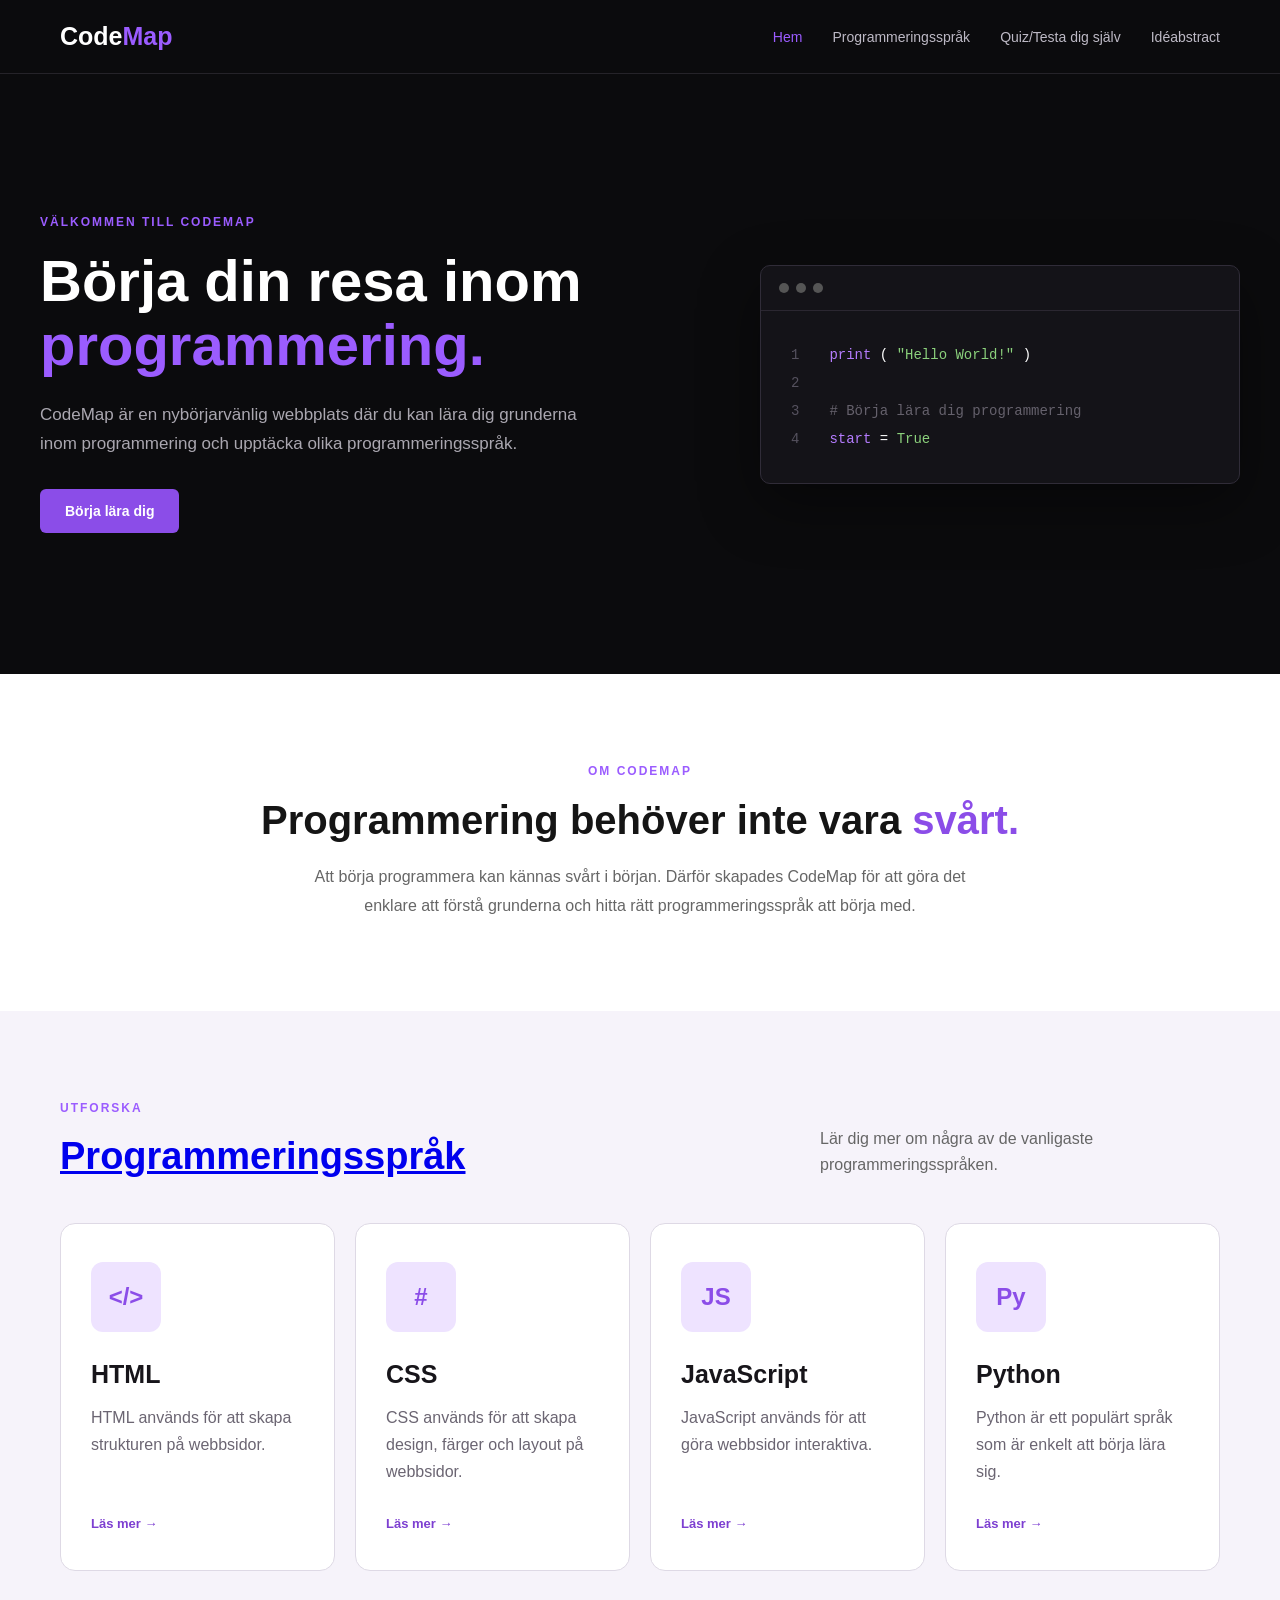
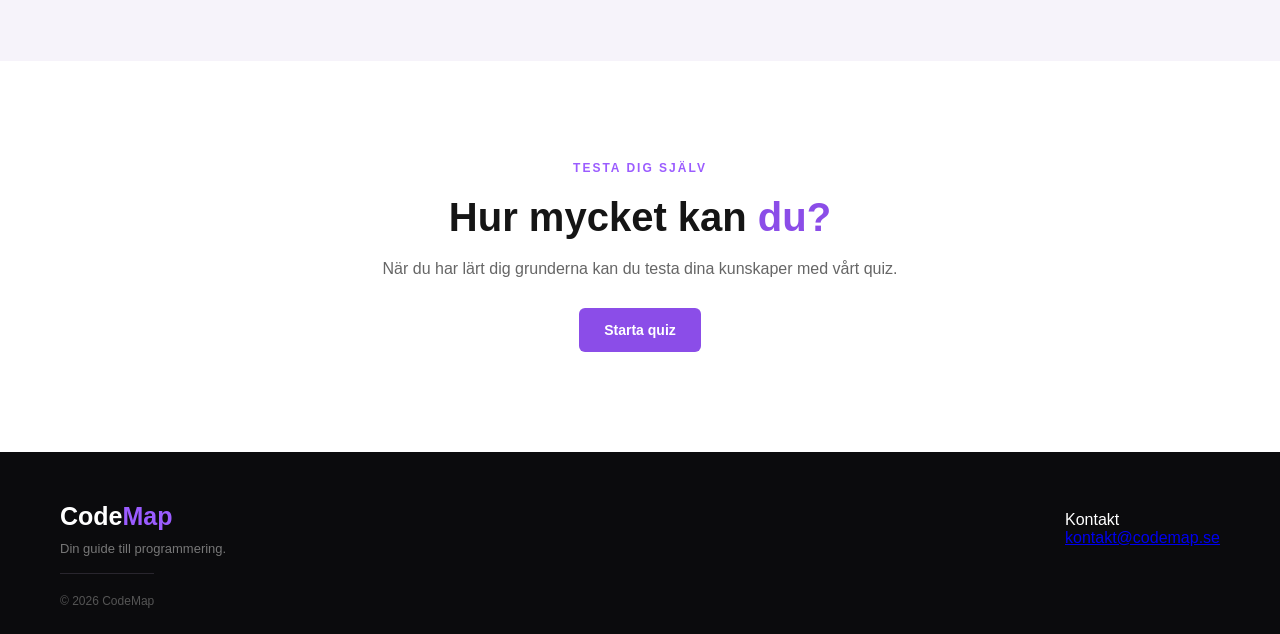
==== commit a08176ef: "Lade till" ====
--- a/index.html
+++ b/index.html
@@ -225,7 +225,7 @@
                         strukturen på webbsidor.
                     </p>
 
-                    <a href="#">
+                    <a href="programmeringssprak.html#html">
                         Läs mer →
                     </a>
 
@@ -247,7 +247,7 @@
                         färger och layout på webbsidor.
                     </p>
 
-                    <a href="#">
+                    <a href="programmeringssprak.html#css">
                         Läs mer →
                     </a>
 
@@ -269,7 +269,7 @@
                         webbsidor interaktiva.
                     </p>
 
-                    <a href="#">
+                    <a href="programmeringssprak.html#javascript">
                         Läs mer →
                     </a>
 
@@ -291,7 +291,7 @@
                         är enkelt att börja lära sig.
                     </p>
 
-                    <a href="#">
+                    <a href="programmeringssprak.html#python">
                         Läs mer →
                     </a>
 
@@ -359,9 +359,7 @@
 
             <div class="footer-links">
 
-                <a href="#">Hem</a>
-                <a href="#">Om</a>
-                <a href="#">Kontakt</a>
+                
 
             </div>
     <div class="footer-contact" id="kontakt">
--- a/style.css
+++ b/style.css
@@ -1118,4 +1118,219 @@
     font-size: 18px;
     line-height: 1.8;
     color: #66616d;
+}
+
+/* ========================================
+   QUIZ-SIDA
+======================================== */
+
+.quiz-intro {
+    text-align: center;
+    padding: 80px 30px 50px;
+    background-color: #ffffff;
+}
+
+.quiz-intro h1 {
+    font-size: 48px;
+    margin-bottom: 20px;
+    color: #17151a;
+}
+
+.quiz-intro h1 span {
+    color: #9b5cff;
+}
+
+.quiz-intro-text {
+    max-width: 700px;
+    margin: 0 auto;
+    color: #66616d;
+    font-size: 17px;
+    line-height: 1.7;
+}
+
+
+/* BAKGRUND RUNT QUIZET */
+
+.quiz-page {
+    background-color: #f6f3fa;
+    padding: 70px 30px 100px;
+}
+
+
+/* SJÄLVA QUIZ-RUTAN */
+
+.quiz-container {
+    max-width: 750px;
+    margin: 0 auto;
+    background-color: #ffffff;
+    border: 1px solid #e3ddea;
+    border-radius: 16px;
+    padding: 40px;
+    box-shadow: 0 15px 40px rgba(50, 25, 80, 0.08);
+}
+
+
+/* FRÅGA + POÄNG */
+
+.quiz-top {
+    display: flex;
+    justify-content: space-between;
+    align-items: center;
+    margin-bottom: 20px;
+}
+
+.quiz-number,
+.quiz-score {
+    color: #66616d;
+    font-size: 14px;
+    font-weight: bold;
+}
+
+
+/* PROGRESS BAR */
+
+.progress-bar {
+    width: 100%;
+    height: 8px;
+    background-color: #eee9f3;
+    border-radius: 20px;
+    overflow: hidden;
+    margin-bottom: 35px;
+}
+
+.progress {
+    height: 100%;
+    width: 10%;
+    background-color: #9b5cff;
+    border-radius: 20px;
+    transition: width 0.3s ease;
+}
+
+
+/* FRÅGAN */
+
+.question-category {
+    color: #9b5cff;
+    font-size: 12px;
+    font-weight: bold;
+    letter-spacing: 2px;
+    margin-bottom: 12px;
+}
+
+.question-box h2 {
+    font-size: 28px;
+    color: #17151a;
+    margin-bottom: 30px;
+}
+
+
+/* SVARSALTERNATIV */
+
+.answers {
+    display: grid;
+    gap: 12px;
+}
+
+.answer-button {
+    width: 100%;
+    padding: 16px 18px;
+    text-align: left;
+    background-color: #ffffff;
+    border: 1px solid #ddd7e5;
+    border-radius: 8px;
+    color: #29252e;
+    font-size: 15px;
+    cursor: pointer;
+    transition: 0.2s;
+}
+
+.answer-button:hover {
+    border-color: #9b5cff;
+    background-color: #faf7ff;
+}
+
+.answer-button.correct {
+    background-color: #e8f7e8;
+    border-color: #68b568;
+}
+
+.answer-button.wrong {
+    background-color: #fdeaea;
+    border-color: #d96b6b;
+}
+
+
+/* FEEDBACK */
+
+.feedback {
+    margin-top: 20px;
+    font-weight: bold;
+    color: #55505c;
+}
+
+
+/* NÄSTA FRÅGA */
+
+.quiz-next {
+    display: none;
+    margin-top: 25px;
+    padding: 13px 22px;
+    border: none;
+    border-radius: 6px;
+    background-color: #8b4de8;
+    color: white;
+    font-size: 14px;
+    font-weight: bold;
+    cursor: pointer;
+}
+
+.quiz-next:hover {
+    background-color: #7137c5;
+}
+
+
+/* RESULTAT */
+
+.quiz-result {
+    text-align: center;
+    padding: 30px 10px;
+}
+
+.quiz-result h2 {
+    margin-bottom: 15px;
+}
+
+.quiz-result h2 span {
+    color: #9b5cff;
+}
+
+.quiz-result .quiz-next {
+    display: inline-block;
+    margin: 25px auto 0;
+}
+
+
+/* MOBIL */
+
+@media (max-width: 700px) {
+
+    .quiz-intro {
+        padding: 60px 20px 40px;
+    }
+
+    .quiz-intro h1 {
+        font-size: 36px;
+    }
+
+    .quiz-page {
+        padding: 40px 20px 70px;
+    }
+
+    .quiz-container {
+        padding: 25px 20px;
+    }
+
+    .question-box h2 {
+        font-size: 23px;
+    }
 }
--- a/style.css
+++ b/style.css
@@ -1118,4 +1118,219 @@
     font-size: 18px;
     line-height: 1.8;
     color: #66616d;
+}
+
+/* ========================================
+   QUIZ-SIDA
+======================================== */
+
+.quiz-intro {
+    text-align: center;
+    padding: 80px 30px 50px;
+    background-color: #ffffff;
+}
+
+.quiz-intro h1 {
+    font-size: 48px;
+    margin-bottom: 20px;
+    color: #17151a;
+}
+
+.quiz-intro h1 span {
+    color: #9b5cff;
+}
+
+.quiz-intro-text {
+    max-width: 700px;
+    margin: 0 auto;
+    color: #66616d;
+    font-size: 17px;
+    line-height: 1.7;
+}
+
+
+/* BAKGRUND RUNT QUIZET */
+
+.quiz-page {
+    background-color: #f6f3fa;
+    padding: 70px 30px 100px;
+}
+
+
+/* SJÄLVA QUIZ-RUTAN */
+
+.quiz-container {
+    max-width: 750px;
+    margin: 0 auto;
+    background-color: #ffffff;
+    border: 1px solid #e3ddea;
+    border-radius: 16px;
+    padding: 40px;
+    box-shadow: 0 15px 40px rgba(50, 25, 80, 0.08);
+}
+
+
+/* FRÅGA + POÄNG */
+
+.quiz-top {
+    display: flex;
+    justify-content: space-between;
+    align-items: center;
+    margin-bottom: 20px;
+}
+
+.quiz-number,
+.quiz-score {
+    color: #66616d;
+    font-size: 14px;
+    font-weight: bold;
+}
+
+
+/* PROGRESS BAR */
+
+.progress-bar {
+    width: 100%;
+    height: 8px;
+    background-color: #eee9f3;
+    border-radius: 20px;
+    overflow: hidden;
+    margin-bottom: 35px;
+}
+
+.progress {
+    height: 100%;
+    width: 10%;
+    background-color: #9b5cff;
+    border-radius: 20px;
+    transition: width 0.3s ease;
+}
+
+
+/* FRÅGAN */
+
+.question-category {
+    color: #9b5cff;
+    font-size: 12px;
+    font-weight: bold;
+    letter-spacing: 2px;
+    margin-bottom: 12px;
+}
+
+.question-box h2 {
+    font-size: 28px;
+    color: #17151a;
+    margin-bottom: 30px;
+}
+
+
+/* SVARSALTERNATIV */
+
+.answers {
+    display: grid;
+    gap: 12px;
+}
+
+.answer-button {
+    width: 100%;
+    padding: 16px 18px;
+    text-align: left;
+    background-color: #ffffff;
+    border: 1px solid #ddd7e5;
+    border-radius: 8px;
+    color: #29252e;
+    font-size: 15px;
+    cursor: pointer;
+    transition: 0.2s;
+}
+
+.answer-button:hover {
+    border-color: #9b5cff;
+    background-color: #faf7ff;
+}
+
+.answer-button.correct {
+    background-color: #e8f7e8;
+    border-color: #68b568;
+}
+
+.answer-button.wrong {
+    background-color: #fdeaea;
+    border-color: #d96b6b;
+}
+
+
+/* FEEDBACK */
+
+.feedback {
+    margin-top: 20px;
+    font-weight: bold;
+    color: #55505c;
+}
+
+
+/* NÄSTA FRÅGA */
+
+.quiz-next {
+    display: none;
+    margin-top: 25px;
+    padding: 13px 22px;
+    border: none;
+    border-radius: 6px;
+    background-color: #8b4de8;
+    color: white;
+    font-size: 14px;
+    font-weight: bold;
+    cursor: pointer;
+}
+
+.quiz-next:hover {
+    background-color: #7137c5;
+}
+
+
+/* RESULTAT */
+
+.quiz-result {
+    text-align: center;
+    padding: 30px 10px;
+}
+
+.quiz-result h2 {
+    margin-bottom: 15px;
+}
+
+.quiz-result h2 span {
+    color: #9b5cff;
+}
+
+.quiz-result .quiz-next {
+    display: inline-block;
+    margin: 25px auto 0;
+}
+
+
+/* MOBIL */
+
+@media (max-width: 700px) {
+
+    .quiz-intro {
+        padding: 60px 20px 40px;
+    }
+
+    .quiz-intro h1 {
+        font-size: 36px;
+    }
+
+    .quiz-page {
+        padding: 40px 20px 70px;
+    }
+
+    .quiz-container {
+        padding: 25px 20px;
+    }
+
+    .question-box h2 {
+        font-size: 23px;
+    }
 }
--- a/style.css
+++ b/style.css
@@ -1118,4 +1118,219 @@
     font-size: 18px;
     line-height: 1.8;
     color: #66616d;
+}
+
+/* ========================================
+   QUIZ-SIDA
+======================================== */
+
+.quiz-intro {
+    text-align: center;
+    padding: 80px 30px 50px;
+    background-color: #ffffff;
+}
+
+.quiz-intro h1 {
+    font-size: 48px;
+    margin-bottom: 20px;
+    color: #17151a;
+}
+
+.quiz-intro h1 span {
+    color: #9b5cff;
+}
+
+.quiz-intro-text {
+    max-width: 700px;
+    margin: 0 auto;
+    color: #66616d;
+    font-size: 17px;
+    line-height: 1.7;
+}
+
+
+/* BAKGRUND RUNT QUIZET */
+
+.quiz-page {
+    background-color: #f6f3fa;
+    padding: 70px 30px 100px;
+}
+
+
+/* SJÄLVA QUIZ-RUTAN */
+
+.quiz-container {
+    max-width: 750px;
+    margin: 0 auto;
+    background-color: #ffffff;
+    border: 1px solid #e3ddea;
+    border-radius: 16px;
+    padding: 40px;
+    box-shadow: 0 15px 40px rgba(50, 25, 80, 0.08);
+}
+
+
+/* FRÅGA + POÄNG */
+
+.quiz-top {
+    display: flex;
+    justify-content: space-between;
+    align-items: center;
+    margin-bottom: 20px;
+}
+
+.quiz-number,
+.quiz-score {
+    color: #66616d;
+    font-size: 14px;
+    font-weight: bold;
+}
+
+
+/* PROGRESS BAR */
+
+.progress-bar {
+    width: 100%;
+    height: 8px;
+    background-color: #eee9f3;
+    border-radius: 20px;
+    overflow: hidden;
+    margin-bottom: 35px;
+}
+
+.progress {
+    height: 100%;
+    width: 10%;
+    background-color: #9b5cff;
+    border-radius: 20px;
+    transition: width 0.3s ease;
+}
+
+
+/* FRÅGAN */
+
+.question-category {
+    color: #9b5cff;
+    font-size: 12px;
+    font-weight: bold;
+    letter-spacing: 2px;
+    margin-bottom: 12px;
+}
+
+.question-box h2 {
+    font-size: 28px;
+    color: #17151a;
+    margin-bottom: 30px;
+}
+
+
+/* SVARSALTERNATIV */
+
+.answers {
+    display: grid;
+    gap: 12px;
+}
+
+.answer-button {
+    width: 100%;
+    padding: 16px 18px;
+    text-align: left;
+    background-color: #ffffff;
+    border: 1px solid #ddd7e5;
+    border-radius: 8px;
+    color: #29252e;
+    font-size: 15px;
+    cursor: pointer;
+    transition: 0.2s;
+}
+
+.answer-button:hover {
+    border-color: #9b5cff;
+    background-color: #faf7ff;
+}
+
+.answer-button.correct {
+    background-color: #e8f7e8;
+    border-color: #68b568;
+}
+
+.answer-button.wrong {
+    background-color: #fdeaea;
+    border-color: #d96b6b;
+}
+
+
+/* FEEDBACK */
+
+.feedback {
+    margin-top: 20px;
+    font-weight: bold;
+    color: #55505c;
+}
+
+
+/* NÄSTA FRÅGA */
+
+.quiz-next {
+    display: none;
+    margin-top: 25px;
+    padding: 13px 22px;
+    border: none;
+    border-radius: 6px;
+    background-color: #8b4de8;
+    color: white;
+    font-size: 14px;
+    font-weight: bold;
+    cursor: pointer;
+}
+
+.quiz-next:hover {
+    background-color: #7137c5;
+}
+
+
+/* RESULTAT */
+
+.quiz-result {
+    text-align: center;
+    padding: 30px 10px;
+}
+
+.quiz-result h2 {
+    margin-bottom: 15px;
+}
+
+.quiz-result h2 span {
+    color: #9b5cff;
+}
+
+.quiz-result .quiz-next {
+    display: inline-block;
+    margin: 25px auto 0;
+}
+
+
+/* MOBIL */
+
+@media (max-width: 700px) {
+
+    .quiz-intro {
+        padding: 60px 20px 40px;
+    }
+
+    .quiz-intro h1 {
+        font-size: 36px;
+    }
+
+    .quiz-page {
+        padding: 40px 20px 70px;
+    }
+
+    .quiz-container {
+        padding: 25px 20px;
+    }
+
+    .question-box h2 {
+        font-size: 23px;
+    }
 }
